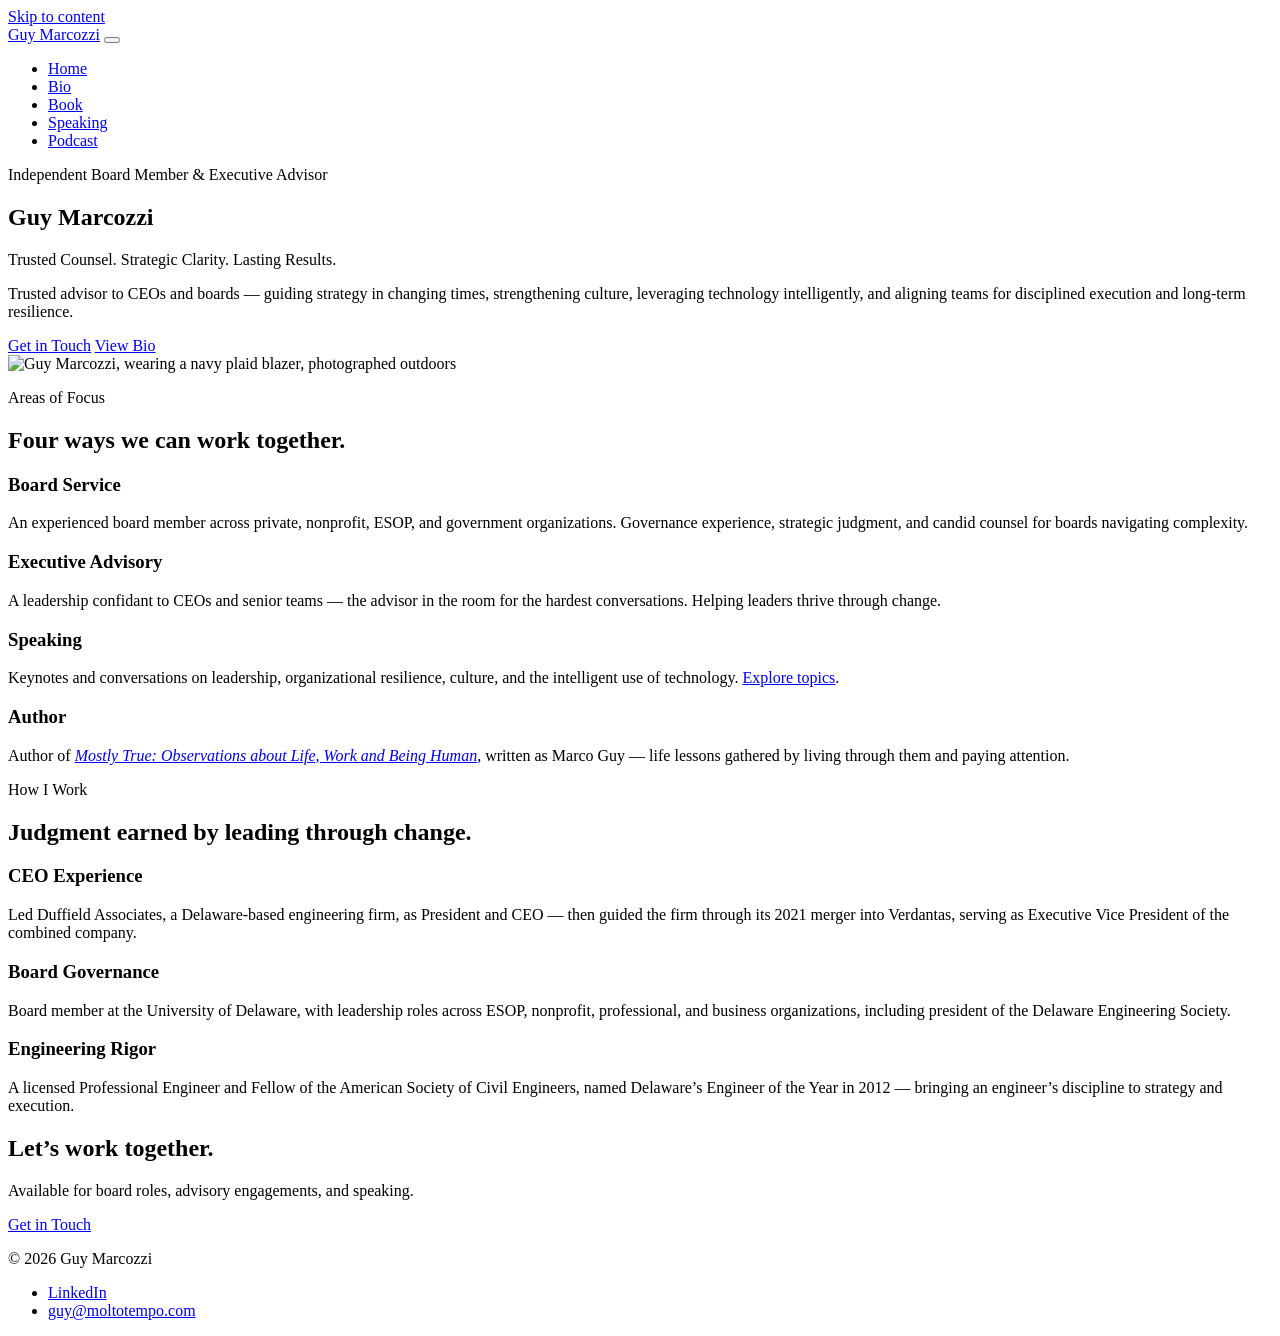
==== index.html @ d9f2356b "Add site pages" ====
<!DOCTYPE html>
<html lang="en">
<head>
  <meta charset="UTF-8">
  <meta name="viewport" content="width=device-width, initial-scale=1.0">
  <meta name="color-scheme" content="only light">
  <title>Guy Marcozzi — Independent Board Member &amp; Executive Advisor</title>
  <meta name="description" content="Guy Marcozzi is an independent board member, executive advisor, and speaker. Trusted counsel for CEOs and boards navigating strategy, culture, and change.">
  <meta property="og:type" content="website">
  <meta property="og:title" content="Guy Marcozzi — Independent Board Member &amp; Executive Advisor">
  <meta property="og:description" content="Trusted Counsel. Strategic Clarity. Lasting Results.">
  <!-- EDIT: after publishing, make sure this matches your real domain -->
  <meta property="og:image" content="https://moltotempo.com/assets/images/headshot.jpg">
  <meta property="og:url" content="https://moltotempo.com/">
  <link rel="icon" type="image/svg+xml" href="assets/images/favicon.svg">
  <link rel="stylesheet" href="assets/css/main.css">
</head>
<body>

  <a class="skip-link" href="#main">Skip to content</a>

  <nav class="site-nav" aria-label="Main navigation">
    <div class="nav-inner">
      <a class="nav-brand" href="index.html">Guy Marcozzi</a>
      <button class="nav-toggle" aria-expanded="false" aria-controls="nav-links" aria-label="Open menu">
        <span class="bar"></span><span class="bar"></span><span class="bar"></span>
      </button>
      <ul class="nav-links" id="nav-links">
        <li><a href="index.html" aria-current="page">Home</a></li>
        <li><a href="bio.html">Bio</a></li>
        <li><a href="book.html">Book</a></li>
        <li><a href="speaking.html">Speaking</a></li>
        <li><a href="podcast.html">Podcast</a></li>
      </ul>
    </div>
  </nav>

  <main id="main">

    <section class="home-hero">
      <div class="container">
        <div class="hero-grid">
          <div class="hero-text">
            <!-- EDIT: hero headline, tagline, and supporting sentence -->
            <p class="hero-eyebrow">Independent Board Member &amp; Executive Advisor</p>
            <h1>Guy Marcozzi</h1>
            <p class="hero-tagline">Trusted Counsel. Strategic Clarity. Lasting Results.</p>
            <p class="hero-desc">
              Trusted advisor to CEOs and boards — guiding strategy in changing times,
              strengthening culture, leveraging technology intelligently, and aligning
              teams for disciplined execution and long-term resilience.
            </p>
            <!-- /EDIT -->
            <div class="btn-row">
              <a class="btn btn-solid" href="mailto:guy@moltotempo.com" data-mailto>Get in Touch</a>
              <a class="btn" href="bio.html">View Bio</a>
            </div>
          </div>
          <div class="hero-photo">
            <img src="assets/images/headshot.jpg" alt="Guy Marcozzi, wearing a navy plaid blazer, photographed outdoors" width="1170" height="1315" fetchpriority="high">
          </div>
        </div>
      </div>
    </section>

    <section class="focus-section reveal">
      <div class="container">
        <p class="section-label">Areas of Focus</p>
        <h2>Four ways we can work together.</h2>
        <div class="focus-grid">
          <!-- EDIT: Areas of Focus cards -->
          <div class="focus-card">
            <h3>Board Service</h3>
            <p>An experienced board member across private, nonprofit, ESOP, and government organizations. Governance experience, strategic judgment, and candid counsel for boards navigating complexity.</p>
          </div>
          <div class="focus-card">
            <h3>Executive Advisory</h3>
            <p>A leadership confidant to CEOs and senior teams — the advisor in the room for the hardest conversations. Helping leaders thrive through change.</p>
          </div>
          <div class="focus-card">
            <h3>Speaking</h3>
            <p>Keynotes and conversations on leadership, organizational resilience, culture, and the intelligent use of technology. <a href="speaking.html">Explore topics</a>.</p>
          </div>
          <div class="focus-card">
            <h3>Author</h3>
            <p>Author of <a href="book.html"><em>Mostly True: Observations about Life, Work and Being Human</em></a>, written as Marco Guy — life lessons gathered by living through them and paying attention.</p>
          </div>
          <!-- /EDIT -->
        </div>
      </div>
    </section>

    <section class="proof-section reveal">
      <div class="container">
        <p class="section-label">How I Work</p>
        <h2>Judgment earned by leading through change.</h2>
        <div class="proof-grid">
          <!-- EDIT: proof points — drawn from Guy's public record; adjust wording as he prefers -->
          <div class="proof-item">
            <h3>CEO Experience</h3>
            <p>Led Duffield Associates, a Delaware-based engineering firm, as President and CEO — then guided the firm through its 2021 merger into Verdantas, serving as Executive Vice President of the combined company.</p>
          </div>
          <div class="proof-item">
            <h3>Board Governance</h3>
            <p>Board member at the University of Delaware, with leadership roles across ESOP, nonprofit, professional, and business organizations, including president of the Delaware Engineering Society.</p>
          </div>
          <div class="proof-item">
            <h3>Engineering Rigor</h3>
            <p>A licensed Professional Engineer and Fellow of the American Society of Civil Engineers, named Delaware’s Engineer of the Year in 2012 — bringing an engineer’s discipline to strategy and execution.</p>
          </div>
          <!-- /EDIT -->
        </div>
      </div>
    </section>

    <section class="cta-strip reveal">
      <div class="container">
        <h2>Let’s work together.</h2>
        <p>Available for board roles, advisory engagements, and speaking.</p>
        <a class="btn btn-solid" href="mailto:guy@moltotempo.com" data-mailto>Get in Touch</a>
      </div>
    </section>

  </main>

  <footer class="site-footer">
    <div class="footer-inner">
      <p>© 2026 Guy Marcozzi</p>
      <ul class="footer-links">
        <li><a href="https://www.linkedin.com/in/guy-marcozzi-b12744a/" data-linkedin target="_blank" rel="noopener">LinkedIn</a></li>
        <li><a href="mailto:guy@moltotempo.com" data-mailto data-email-text>guy@moltotempo.com</a></li>
      </ul>
    </div>
  </footer>

  <script src="assets/js/main.js"></script>
</body>
</html>
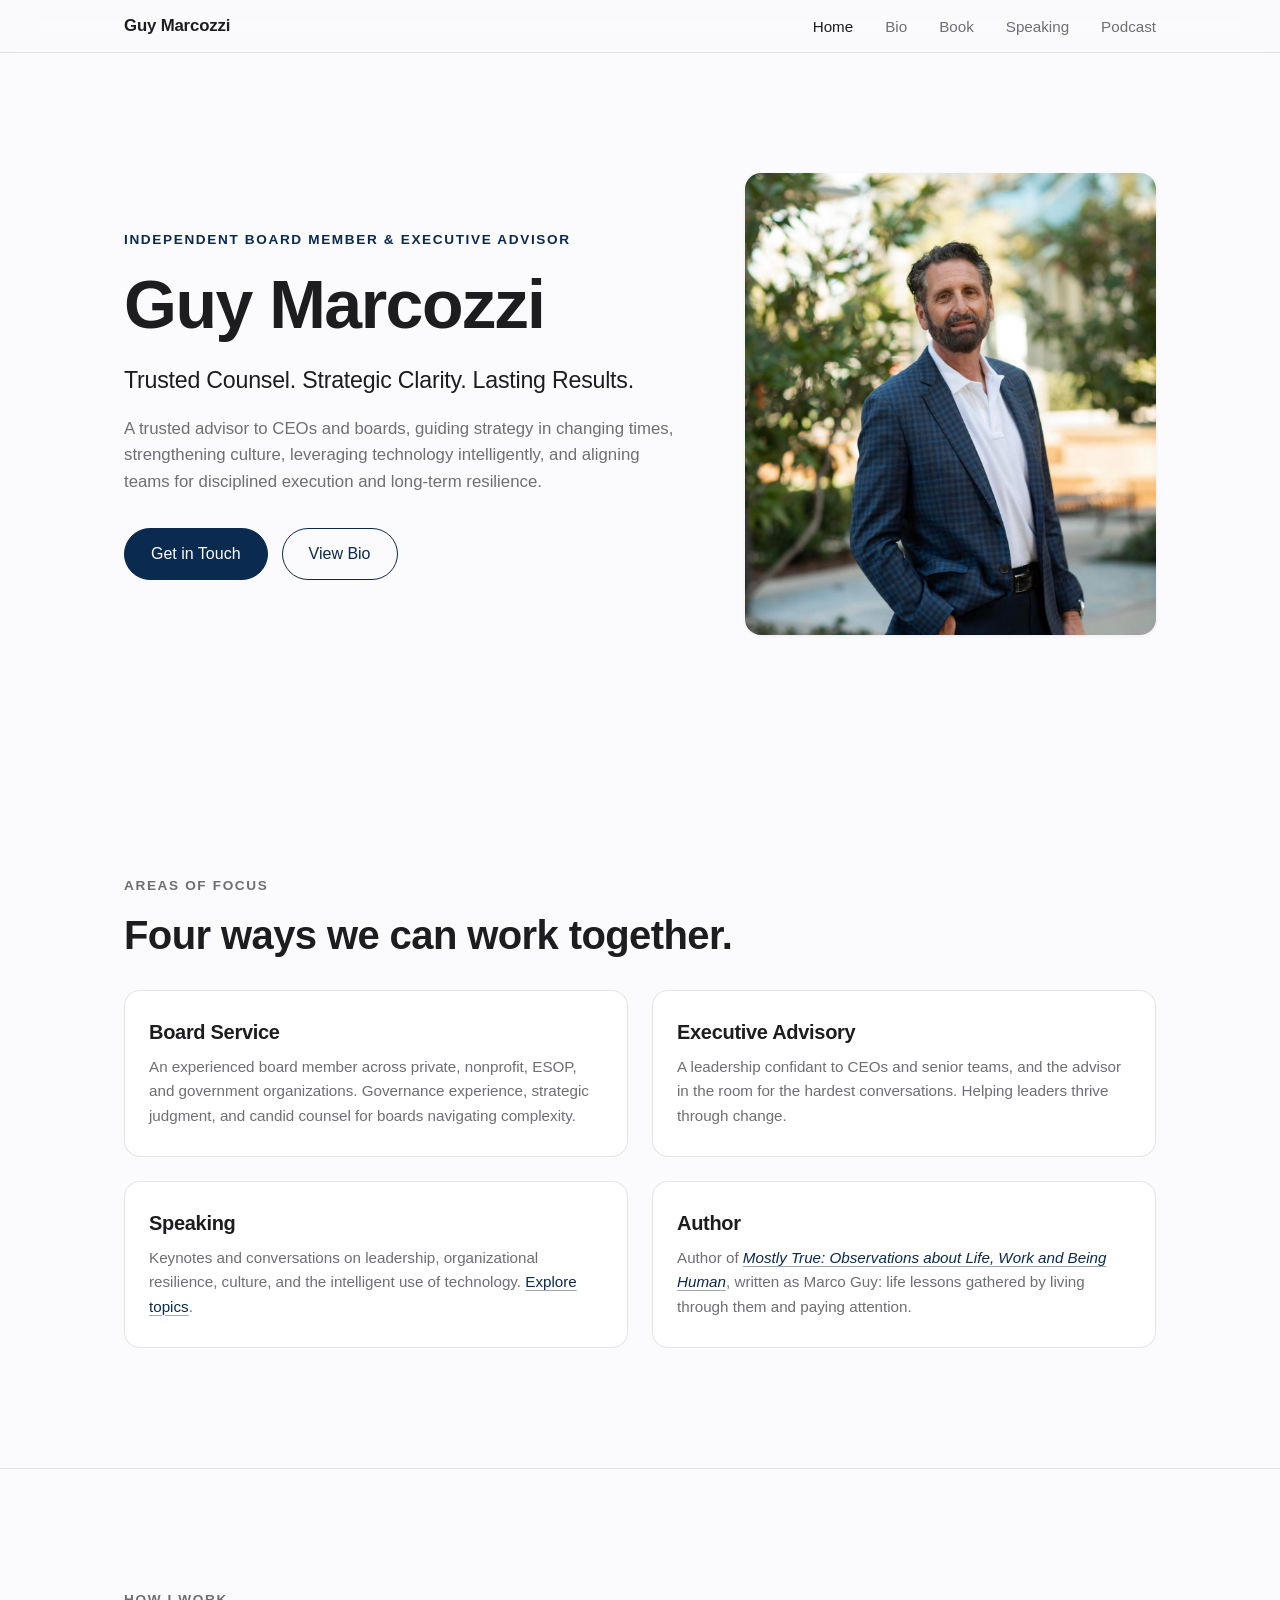
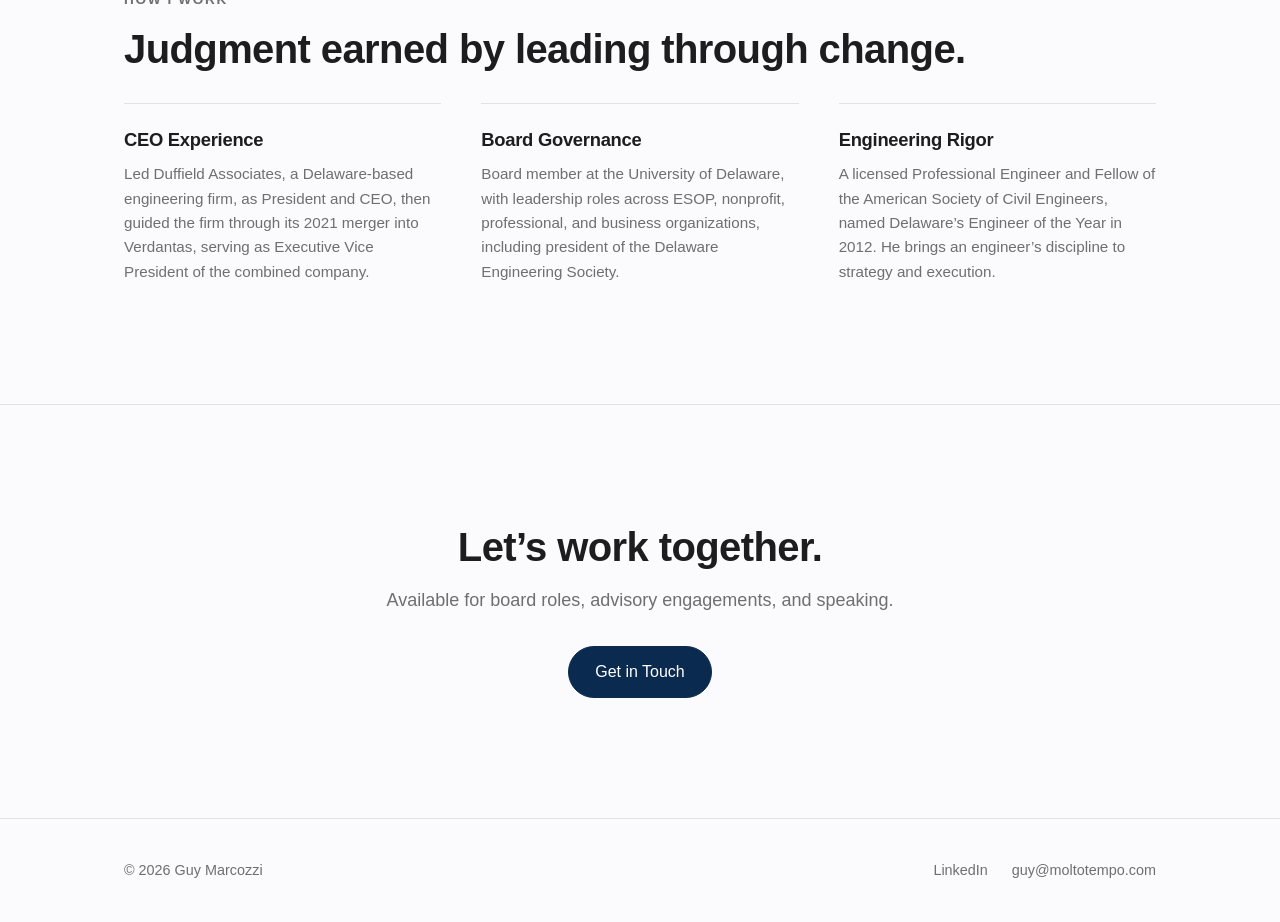
==== commit 45d4f75e: "Add files via upload" ====
--- a/index.html
+++ b/index.html
@@ -4,10 +4,10 @@
   <meta charset="UTF-8">
   <meta name="viewport" content="width=device-width, initial-scale=1.0">
   <meta name="color-scheme" content="only light">
-  <title>Guy Marcozzi — Independent Board Member &amp; Executive Advisor</title>
+  <title>Guy Marcozzi | Independent Board Member &amp; Executive Advisor</title>
   <meta name="description" content="Guy Marcozzi is an independent board member, executive advisor, and speaker. Trusted counsel for CEOs and boards navigating strategy, culture, and change.">
   <meta property="og:type" content="website">
-  <meta property="og:title" content="Guy Marcozzi — Independent Board Member &amp; Executive Advisor">
+  <meta property="og:title" content="Guy Marcozzi | Independent Board Member &amp; Executive Advisor">
   <meta property="og:description" content="Trusted Counsel. Strategic Clarity. Lasting Results.">
   <!-- EDIT: after publishing, make sure this matches your real domain -->
   <meta property="og:image" content="https://moltotempo.com/assets/images/headshot.jpg">
@@ -46,7 +46,7 @@
             <h1>Guy Marcozzi</h1>
             <p class="hero-tagline">Trusted Counsel. Strategic Clarity. Lasting Results.</p>
             <p class="hero-desc">
-              Trusted advisor to CEOs and boards — guiding strategy in changing times,
+              A trusted advisor to CEOs and boards, guiding strategy in changing times,
               strengthening culture, leveraging technology intelligently, and aligning
               teams for disciplined execution and long-term resilience.
             </p>
@@ -75,7 +75,7 @@
           </div>
           <div class="focus-card">
             <h3>Executive Advisory</h3>
-            <p>A leadership confidant to CEOs and senior teams — the advisor in the room for the hardest conversations. Helping leaders thrive through change.</p>
+            <p>A leadership confidant to CEOs and senior teams, and the advisor in the room for the hardest conversations. Helping leaders thrive through change.</p>
           </div>
           <div class="focus-card">
             <h3>Speaking</h3>
@@ -83,7 +83,7 @@
           </div>
           <div class="focus-card">
             <h3>Author</h3>
-            <p>Author of <a href="book.html"><em>Mostly True: Observations about Life, Work and Being Human</em></a>, written as Marco Guy — life lessons gathered by living through them and paying attention.</p>
+            <p>Author of <a href="book.html"><em>Mostly True: Observations about Life, Work and Being Human</em></a>, written as Marco Guy: life lessons gathered by living through them and paying attention.</p>
           </div>
           <!-- /EDIT -->
         </div>
@@ -98,7 +98,7 @@
           <!-- EDIT: proof points — drawn from Guy's public record; adjust wording as he prefers -->
           <div class="proof-item">
             <h3>CEO Experience</h3>
-            <p>Led Duffield Associates, a Delaware-based engineering firm, as President and CEO — then guided the firm through its 2021 merger into Verdantas, serving as Executive Vice President of the combined company.</p>
+            <p>Led Duffield Associates, a Delaware-based engineering firm, as President and CEO, then guided the firm through its 2021 merger into Verdantas, serving as Executive Vice President of the combined company.</p>
           </div>
           <div class="proof-item">
             <h3>Board Governance</h3>
@@ -106,7 +106,7 @@
           </div>
           <div class="proof-item">
             <h3>Engineering Rigor</h3>
-            <p>A licensed Professional Engineer and Fellow of the American Society of Civil Engineers, named Delaware’s Engineer of the Year in 2012 — bringing an engineer’s discipline to strategy and execution.</p>
+            <p>A licensed Professional Engineer and Fellow of the American Society of Civil Engineers, named Delaware’s Engineer of the Year in 2012. He brings an engineer’s discipline to strategy and execution.</p>
           </div>
           <!-- /EDIT -->
         </div>
--- a/assets/css/main.css
+++ b/assets/css/main.css
@@ -0,0 +1,1016 @@
+/* ============================================================
+   guymarcozzi.com — main.css
+   Apple-inspired: clarity, deference, whitespace.
+   Palette: near-white bg, near-black text, one navy accent.
+   ============================================================ */
+
+:root {
+  color-scheme: only light;
+  --bg: #fbfbfd;
+  --text: #1d1d1f;
+  --muted: #6e6e73;
+  --accent: #0a2a4f;
+  --accent-hover: #123c6d;
+  --divider: rgba(0, 0, 0, 0.1);
+  --card-bg: #ffffff;
+  --radius: 16px;
+  --nav-height: 52px;
+  --ease: cubic-bezier(0.25, 0.1, 0.25, 1);
+}
+
+/* ---------- Reset & base ---------- */
+
+*,
+*::before,
+*::after {
+  box-sizing: border-box;
+  margin: 0;
+  padding: 0;
+}
+
+html {
+  scroll-behavior: smooth;
+}
+
+body {
+  font-family: -apple-system, BlinkMacSystemFont, "SF Pro Text", "Segoe UI",
+    Inter, sans-serif;
+  font-size: 17px;
+  line-height: 1.6;
+  color: var(--text);
+  background: var(--bg);
+  min-height: 100vh;
+  min-height: 100svh;
+  display: flex;
+  flex-direction: column;
+  -webkit-tap-highlight-color: transparent;
+  -webkit-font-smoothing: antialiased;
+  text-rendering: optimizeLegibility;
+}
+
+main {
+  flex: 1 0 auto;
+}
+
+img {
+  max-width: 100%;
+  height: auto;
+  display: block;
+}
+
+a {
+  color: var(--accent);
+  text-decoration: none;
+  transition: color 180ms var(--ease);
+}
+
+a:hover {
+  color: var(--accent-hover);
+}
+
+main p a:not(.btn) {
+  text-decoration: underline;
+  text-decoration-thickness: 1px;
+  text-underline-offset: 3px;
+  text-decoration-color: rgba(10, 42, 79, 0.4);
+}
+
+main p a:not(.btn):hover {
+  text-decoration-color: currentColor;
+}
+
+a:focus-visible,
+button:focus-visible {
+  outline: 2px solid var(--accent);
+  outline-offset: 3px;
+}
+
+.skip-link {
+  position: absolute;
+  top: -100px;
+  left: 24px;
+  z-index: 200;
+  background: var(--accent);
+  color: #fff;
+  padding: 10px 20px;
+  border-radius: 980px;
+  font-weight: 500;
+}
+
+.skip-link:focus {
+  top: 10px;
+}
+
+/* ---------- Type scale ---------- */
+
+h1,
+h2,
+h3 {
+  font-weight: 600;
+  letter-spacing: -0.015em;
+  line-height: 1.12;
+  color: var(--text);
+}
+
+h1 {
+  font-size: clamp(2.5rem, 6vw, 4.25rem);
+  letter-spacing: -0.022em;
+}
+
+h2 {
+  font-size: clamp(1.75rem, 3.5vw, 2.5rem);
+}
+
+h3 {
+  font-size: 1.25rem;
+  line-height: 1.3;
+}
+
+h1,
+h2,
+h3 {
+  text-wrap: balance;
+}
+
+.hero-eyebrow,
+.hero-tagline,
+.page-subtitle {
+  text-wrap: balance;
+}
+
+p,
+li,
+blockquote {
+  text-wrap: pretty;
+}
+
+p {
+  max-width: 65ch;
+}
+
+/* ---------- Layout ---------- */
+
+.container {
+  max-width: 1080px;
+  margin: 0 auto;
+  padding: 0 24px;
+}
+
+.content-narrow {
+  max-width: 720px;
+}
+
+.content-mid {
+  max-width: 920px;
+}
+
+section {
+  padding: 64px 0;
+}
+
+@media (min-width: 768px) {
+  body {
+    font-size: 18px;
+  }
+  section {
+    padding: 120px 0;
+  }
+}
+
+.hero-eyebrow,
+.section-label {
+  font-size: 0.85rem;
+  font-weight: 600;
+  text-transform: uppercase;
+  letter-spacing: 0.12em;
+  margin-bottom: 16px;
+}
+
+.hero-eyebrow {
+  color: var(--accent);
+}
+
+.section-label {
+  color: var(--muted);
+}
+
+.divider {
+  border: none;
+  border-top: 1px solid var(--divider);
+  margin: 48px 0;
+}
+
+/* ---------- Buttons ---------- */
+
+.btn {
+  display: inline-block;
+  font-size: 1rem;
+  font-weight: 500;
+  padding: 12px 26px;
+  border-radius: 980px;
+  border: 1px solid var(--accent);
+  color: var(--accent);
+  background: transparent;
+  cursor: pointer;
+  transition: background-color 180ms var(--ease), color 180ms var(--ease),
+    border-color 180ms var(--ease), transform 180ms var(--ease);
+}
+
+.btn:hover {
+  background: var(--accent);
+  color: #fff;
+}
+
+.btn:active {
+  transform: scale(0.97);
+  transition-duration: 80ms;
+}
+
+.btn-solid {
+  background: var(--accent);
+  color: #fff;
+}
+
+.btn-solid:hover {
+  background: var(--accent-hover);
+  border-color: var(--accent-hover);
+  color: #fff;
+}
+
+.btn-row {
+  display: flex;
+  flex-wrap: wrap;
+  gap: 14px;
+  margin-top: 32px;
+}
+
+/* ---------- Nav ---------- */
+
+.site-nav {
+  position: sticky;
+  top: 0;
+  z-index: 100;
+  background: rgba(251, 251, 253, 0.8);
+  -webkit-backdrop-filter: saturate(180%) blur(20px);
+  backdrop-filter: saturate(180%) blur(20px);
+  border-bottom: 1px solid var(--divider);
+}
+
+.nav-inner {
+  max-width: 1080px;
+  margin: 0 auto;
+  padding: 0 24px;
+  height: var(--nav-height);
+  display: flex;
+  align-items: center;
+  justify-content: space-between;
+}
+
+.nav-brand {
+  font-size: 1.05rem;
+  font-weight: 600;
+  color: var(--text);
+  letter-spacing: -0.01em;
+}
+
+.nav-brand:hover {
+  color: var(--accent);
+}
+
+.nav-links {
+  display: flex;
+  align-items: center;
+  gap: 32px;
+  list-style: none;
+}
+
+.nav-links a {
+  font-size: 0.95rem;
+  color: var(--muted);
+  padding: 4px 0;
+}
+
+.nav-links a:hover {
+  color: var(--text);
+}
+
+.nav-links a[aria-current="page"] {
+  color: var(--text);
+  font-weight: 500;
+}
+
+.nav-toggle {
+  display: none;
+  background: none;
+  border: none;
+  cursor: pointer;
+  padding: 12px;
+  margin-right: -12px;
+}
+
+.nav-toggle .bar {
+  display: block;
+  width: 20px;
+  height: 1.5px;
+  background: var(--text);
+  margin: 5px 0;
+  transition: transform 250ms var(--ease), opacity 250ms var(--ease);
+}
+
+@media (max-width: 767px) {
+  .nav-toggle {
+    display: block;
+  }
+  .nav-links {
+    position: absolute;
+    top: var(--nav-height);
+    left: 0;
+    right: 0;
+    flex-direction: column;
+    align-items: flex-start;
+    gap: 0;
+    background: rgba(251, 251, 253, 0.97);
+    -webkit-backdrop-filter: blur(20px);
+    backdrop-filter: blur(20px);
+    border-bottom: 1px solid var(--divider);
+    padding: 8px 24px 16px;
+    display: flex;
+    visibility: hidden;
+    opacity: 0;
+    transform: translateY(-8px);
+    pointer-events: none;
+    transition: opacity 200ms var(--ease), transform 200ms var(--ease),
+      visibility 0s linear 200ms;
+  }
+  .nav-links.open {
+    visibility: visible;
+    opacity: 1;
+    transform: none;
+    pointer-events: auto;
+    transition: opacity 200ms var(--ease), transform 200ms var(--ease);
+  }
+  .nav-links li {
+    width: 100%;
+  }
+  .nav-links a {
+    display: block;
+    padding: 12px 0;
+    font-size: 1.05rem;
+  }
+  .nav-toggle[aria-expanded="true"] .bar:nth-child(1) {
+    transform: translateY(6.5px) rotate(45deg);
+  }
+  .nav-toggle[aria-expanded="true"] .bar:nth-child(2) {
+    opacity: 0;
+  }
+  .nav-toggle[aria-expanded="true"] .bar:nth-child(3) {
+    transform: translateY(-6.5px) rotate(-45deg);
+  }
+}
+
+/* ---------- Hero (home) ---------- */
+
+.home-hero {
+  padding-top: 72px;
+}
+
+.hero-grid {
+  display: grid;
+  grid-template-columns: 1fr;
+  gap: 48px;
+  align-items: center;
+}
+
+@media (min-width: 768px) {
+  .home-hero {
+    padding-top: 120px;
+  }
+  .hero-grid {
+    grid-template-columns: 1.15fr 0.85fr;
+    gap: 64px;
+  }
+}
+
+.hero-tagline {
+  font-size: clamp(1.15rem, 2.5vw, 1.45rem);
+  font-weight: 500;
+  color: var(--text);
+  margin-top: 20px;
+  letter-spacing: -0.01em;
+}
+
+.hero-desc {
+  color: var(--muted);
+  margin-top: 16px;
+  font-size: 1.05rem;
+}
+
+.hero-photo img {
+  border-radius: var(--radius);
+  width: 100%;
+  height: auto;
+  box-shadow: 0 1px 4px rgba(0, 0, 0, 0.06);
+}
+
+/* ---------- Focus cards ---------- */
+
+.focus-grid {
+  display: grid;
+  grid-template-columns: 1fr;
+  gap: 20px;
+  margin-top: 32px;
+}
+
+@media (min-width: 600px) {
+  .focus-grid {
+    grid-template-columns: repeat(2, 1fr);
+  }
+}
+
+@media (min-width: 768px) {
+  .focus-grid {
+    gap: 24px;
+  }
+}
+
+.focus-card {
+  position: relative;
+  background: var(--card-bg);
+  border: 1px solid var(--divider);
+  border-radius: var(--radius);
+  padding: 28px 24px;
+  transition: transform 200ms var(--ease), box-shadow 200ms var(--ease);
+}
+
+.focus-card:has(a):hover {
+  transform: translateY(-3px);
+  box-shadow: 0 4px 16px rgba(0, 0, 0, 0.05);
+}
+
+.focus-card a::after {
+  content: "";
+  position: absolute;
+  inset: 0;
+}
+
+.focus-card h3 {
+  margin-bottom: 10px;
+}
+
+.focus-card p {
+  font-size: 0.95rem;
+  color: var(--muted);
+}
+
+/* ---------- Proof / highlights ---------- */
+
+.proof-section {
+  border-top: 1px solid var(--divider);
+}
+
+.proof-grid {
+  display: grid;
+  grid-template-columns: 1fr;
+  gap: 48px 40px;
+  margin-top: 32px;
+}
+
+@media (min-width: 1024px) {
+  .proof-grid {
+    grid-template-columns: repeat(3, 1fr);
+  }
+}
+
+.proof-item {
+  border-top: 1px solid var(--divider);
+  padding-top: 24px;
+}
+
+.proof-item h3 {
+  font-size: 1.15rem;
+  margin-bottom: 10px;
+}
+
+.proof-item p {
+  font-size: 0.95rem;
+  color: var(--muted);
+}
+
+/* ---------- CTA band ---------- */
+
+.cta-strip {
+  text-align: center;
+  border-top: 1px solid var(--divider);
+}
+
+.cta-strip p {
+  color: var(--muted);
+  margin: 16px auto 0;
+}
+
+.cta-strip .btn {
+  margin-top: 32px;
+}
+
+/* ---------- Inner-page hero ---------- */
+
+.page-hero {
+  padding: 72px 0 0;
+  text-align: center;
+}
+
+@media (min-width: 768px) {
+  .page-hero {
+    padding: 110px 0 0;
+  }
+}
+
+
+.page-subtitle {
+  color: var(--muted);
+  font-size: 1.15rem;
+  margin: 16px auto 0;
+}
+
+.page-subtitle .byline {
+  display: inline-block;
+  margin-top: 10px;
+  font-size: 0.85rem;
+  font-weight: 600;
+  text-transform: uppercase;
+  letter-spacing: 0.12em;
+}
+
+.page-title {
+  font-size: clamp(2.25rem, 4.5vw, 3.25rem);
+}
+
+.page-body h2 {
+  font-size: 1.6rem;
+  margin: 56px 0 20px;
+}
+
+.page-body h2:first-child {
+  margin-top: 0;
+}
+
+.page-body p + p {
+  margin-top: 1em;
+}
+
+.page-body ul {
+  list-style: none;
+  margin-top: 8px;
+}
+
+.page-body ul li {
+  padding: 14px 0;
+  border-bottom: 1px solid var(--divider);
+}
+
+.page-body ul li:last-child {
+  border-bottom: none;
+}
+
+.page-body ul li strong {
+  font-weight: 600;
+}
+
+.page-body ul li .detail {
+  color: var(--muted);
+  font-size: 0.95rem;
+  display: block;
+  margin-top: 2px;
+}
+
+/* ---------- Bio ---------- */
+
+.bio-photo {
+  width: 200px;
+  height: 200px;
+  object-fit: cover;
+  object-position: top;
+  border-radius: 50%;
+  margin: 40px auto 0;
+  box-shadow: 0 1px 4px rgba(0, 0, 0, 0.08);
+}
+
+/* ---------- Book ---------- */
+
+.book-layout {
+  display: grid;
+  grid-template-columns: 1fr;
+  gap: 48px;
+  align-items: start;
+}
+
+@media (min-width: 768px) {
+  .book-layout {
+    grid-template-columns: 280px 1fr;
+  }
+}
+
+.book-cover img {
+  border-radius: 12px;
+  border: 1px solid rgba(0, 0, 0, 0.08);
+  max-width: 280px;
+  box-shadow: 0 20px 40px -20px rgba(10, 42, 79, 0.22),
+    0 2px 6px rgba(0, 0, 0, 0.06);
+}
+
+.book-cover-placeholder {
+  aspect-ratio: 2 / 3;
+  border: 1px solid var(--divider);
+  border-radius: 12px;
+  background: linear-gradient(160deg, #f2f2f7, #e8e8ee);
+  display: flex;
+  align-items: center;
+  justify-content: center;
+  text-align: center;
+  padding: 24px;
+  color: #58585d;
+  font-size: 0.95rem;
+  line-height: 2;
+  max-width: 280px;
+}
+
+.book-cover-placeholder em {
+  display: block;
+  font-size: 1.5rem;
+  font-weight: 600;
+  font-style: italic;
+  color: var(--accent);
+}
+
+blockquote {
+  margin: 36px 0;
+  font-size: 1.35rem;
+  font-weight: 500;
+  line-height: 1.4;
+  letter-spacing: -0.01em;
+  color: var(--text);
+}
+
+blockquote footer {
+  margin-top: 14px;
+  font-size: 0.95rem;
+  font-weight: 400;
+  color: var(--muted);
+}
+
+/* ---------- Speaking: video grid ---------- */
+
+.video-grid {
+  display: grid;
+  grid-template-columns: 1fr;
+  gap: 40px;
+  margin-top: 32px;
+}
+
+@media (min-width: 768px) {
+  .video-grid {
+    grid-template-columns: repeat(2, 1fr);
+  }
+}
+
+
+/* ---------- Footer ---------- */
+
+.site-footer {
+  border-top: 1px solid var(--divider);
+  padding: 40px 0;
+}
+
+.footer-inner {
+  max-width: 1080px;
+  margin: 0 auto;
+  padding: 0 24px;
+  display: flex;
+  flex-wrap: wrap;
+  gap: 12px 32px;
+  align-items: center;
+  justify-content: space-between;
+  font-size: 0.9rem;
+  color: var(--muted);
+}
+
+.footer-links {
+  display: flex;
+  gap: 24px;
+  list-style: none;
+}
+
+.footer-links a {
+  display: inline-block;
+  padding: 12px 0;
+  margin: -12px 0;
+  color: var(--muted);
+}
+
+.footer-links a:hover {
+  color: var(--accent);
+}
+
+.nav-links a:active,
+.footer-links a:active {
+  opacity: 0.6;
+}
+
+/* ---------- Reveal animation ---------- */
+
+.reveal-armed {
+  opacity: 0;
+  transform: translateY(18px);
+  transition: opacity 500ms var(--ease), transform 500ms var(--ease);
+}
+
+.reveal-armed.in-view {
+  opacity: 1;
+  transform: none;
+}
+
+@media (prefers-reduced-motion: reduce) {
+  html {
+    scroll-behavior: auto;
+  }
+  .reveal-armed {
+    opacity: 1;
+    transform: none;
+    transition: none;
+  }
+  * {
+    transition-duration: 0.01ms !important;
+    transition-delay: 0s !important;
+  }
+}
+
+/* ---------- Mobile reading sizes ---------- */
+
+@media (max-width: 767px) {
+  .focus-card p,
+  .proof-item p,
+  .page-body ul li .detail {
+    font-size: 1rem;
+  }
+}
+
+/* ---------- Speaking: talk cards ---------- */
+
+.talk-card {
+  position: relative;
+  display: flex;
+  flex-direction: column;
+  background: var(--card-bg);
+  border: 1px solid var(--divider);
+  border-radius: var(--radius);
+  overflow: hidden;
+  transition: transform 200ms var(--ease), box-shadow 200ms var(--ease);
+}
+
+.talk-card:hover,
+.talk-card:focus-within {
+  transform: translateY(-3px);
+  box-shadow: 0 4px 16px rgba(0, 0, 0, 0.05);
+}
+
+.talk-poster {
+  position: relative;
+  aspect-ratio: 16 / 9;
+  display: flex;
+  align-items: center;
+  justify-content: center;
+  color: var(--accent);
+  border-bottom: 1px solid var(--divider);
+  background: radial-gradient(
+      110% 85% at 50% 42%,
+      rgba(10, 42, 79, 0.09),
+      rgba(10, 42, 79, 0) 68%
+    ),
+    linear-gradient(160deg, #f5f5f7 0%, #e8ebf0 100%);
+}
+
+/* If a real embed is dropped in, it takes the clicks instead of the card link */
+.talk-card:has(.talk-poster iframe) .talk-poster {
+  z-index: 1;
+}
+
+.talk-poster iframe {
+  position: absolute;
+  inset: 0;
+  width: 100%;
+  height: 100%;
+  border: 0;
+}
+
+.talk-play {
+  transition: transform 200ms var(--ease);
+}
+
+.talk-play-ring,
+.talk-play-tri {
+  transition: fill 200ms var(--ease), fill-opacity 200ms var(--ease);
+}
+
+.talk-card:hover .talk-play,
+.talk-card:focus-within .talk-play {
+  transform: scale(1.05);
+}
+
+.talk-card:hover .talk-play-ring,
+.talk-card:focus-within .talk-play-ring {
+  fill: var(--accent);
+  fill-opacity: 1;
+}
+
+.talk-card:hover .talk-play-tri,
+.talk-card:focus-within .talk-play-tri {
+  fill: #fff;
+}
+
+.talk-body {
+  display: flex;
+  flex-direction: column;
+  flex: 1 0 auto;
+  padding: 24px;
+}
+
+.page-body .talk-card p {
+  margin: 0;
+  max-width: none;
+}
+
+.talk-card .talk-title {
+  font-size: 1.1rem;
+  margin-bottom: 10px;
+}
+
+.page-body .talk-card .talk-meta {
+  font-size: 0.9rem;
+  font-weight: 500;
+  color: var(--muted);
+  margin-bottom: 12px;
+}
+
+.page-body .talk-card .talk-desc {
+  font-size: 0.95rem;
+  color: var(--muted);
+}
+
+.page-body .talk-card .talk-action {
+  margin-top: auto;
+  padding-top: 20px;
+}
+
+.talk-link {
+  font-weight: 500;
+  font-size: 0.95rem;
+}
+
+/* Makes the whole card a click target for the watch link */
+.talk-link::before {
+  content: "";
+  position: absolute;
+  inset: 0;
+}
+
+.talk-link::after {
+  content: "→";
+  display: inline-block;
+  margin-left: 6px;
+  transition: transform 200ms var(--ease);
+}
+
+.talk-card:hover .talk-link::after,
+.talk-card:focus-within .talk-link::after {
+  transform: translateX(3px);
+}
+
+@media (max-width: 767px) {
+  .page-body .talk-card .talk-desc {
+    font-size: 1rem;
+  }
+}
+
+/* ---------- Podcast: GeoHeroes episodes ---------- */
+
+/* Shared audio player — native controls, sized to the column */
+
+.episode-audio {
+  display: block;
+  width: 100%;
+  max-width: 460px;
+  border-radius: 980px;
+}
+
+.episode-audio:focus-visible {
+  outline: 2px solid var(--accent);
+  outline-offset: 3px;
+}
+
+/* Featured episode card */
+
+.episode-featured {
+  background: var(--card-bg);
+  border: 1px solid var(--divider);
+  border-radius: 18px;
+  padding: 28px 24px;
+  margin-top: 40px;
+}
+
+@media (min-width: 768px) {
+  .episode-featured {
+    padding: 36px 32px;
+  }
+}
+
+.episode-featured .section-label {
+  margin-bottom: 12px;
+}
+
+.episode-featured .featured-title {
+  font-size: 1.5rem;
+  margin: 0 0 10px;
+}
+
+.page-body .episode-featured p {
+  max-width: 58ch;
+}
+
+.page-body .episode-featured .episode-meta {
+  font-size: 0.95rem;
+  font-weight: 500;
+  color: var(--muted);
+  margin-bottom: 14px;
+}
+
+.page-body .episode-featured .episode-desc {
+  font-size: 1rem;
+  color: var(--muted);
+  margin-bottom: 22px;
+}
+
+.page-body .episode-featured .episode-featured-link {
+  margin-top: 18px;
+  font-size: 0.95rem;
+  font-weight: 500;
+}
+
+/* Episode list — keyline rows, inherits .page-body ul li */
+
+.page-body .episode-count {
+  color: var(--muted);
+  font-size: 0.95rem;
+  margin-top: -6px;
+}
+
+.episode-list {
+  margin-top: 20px;
+}
+
+.page-body .episode-list li {
+  padding: 22px 0;
+}
+
+.episode-list .episode-title {
+  font-size: 1.05rem;
+  font-weight: 600;
+  letter-spacing: -0.01em;
+  margin: 0;
+}
+
+.page-body .episode-list li .detail {
+  margin-top: 4px;
+}
+
+.episode-play {
+  display: flex;
+  flex-wrap: wrap;
+  align-items: center;
+  gap: 12px 20px;
+  margin-top: 14px;
+}
+
+.episode-play .episode-audio {
+  flex: 1 1 260px;
+}
+
+.episode-link {
+  font-size: 0.95rem;
+  font-weight: 500;
+  white-space: nowrap;
+  text-decoration: underline;
+  text-decoration-thickness: 1px;
+  text-underline-offset: 3px;
+  text-decoration-color: rgba(10, 42, 79, 0.4);
+}
+
+.episode-link:hover {
+  text-decoration-color: currentColor;
+}
+
+@media (max-width: 767px) {
+  .page-body .episode-featured .episode-desc,
+  .page-body .episode-count {
+    font-size: 1rem;
+  }
+}
